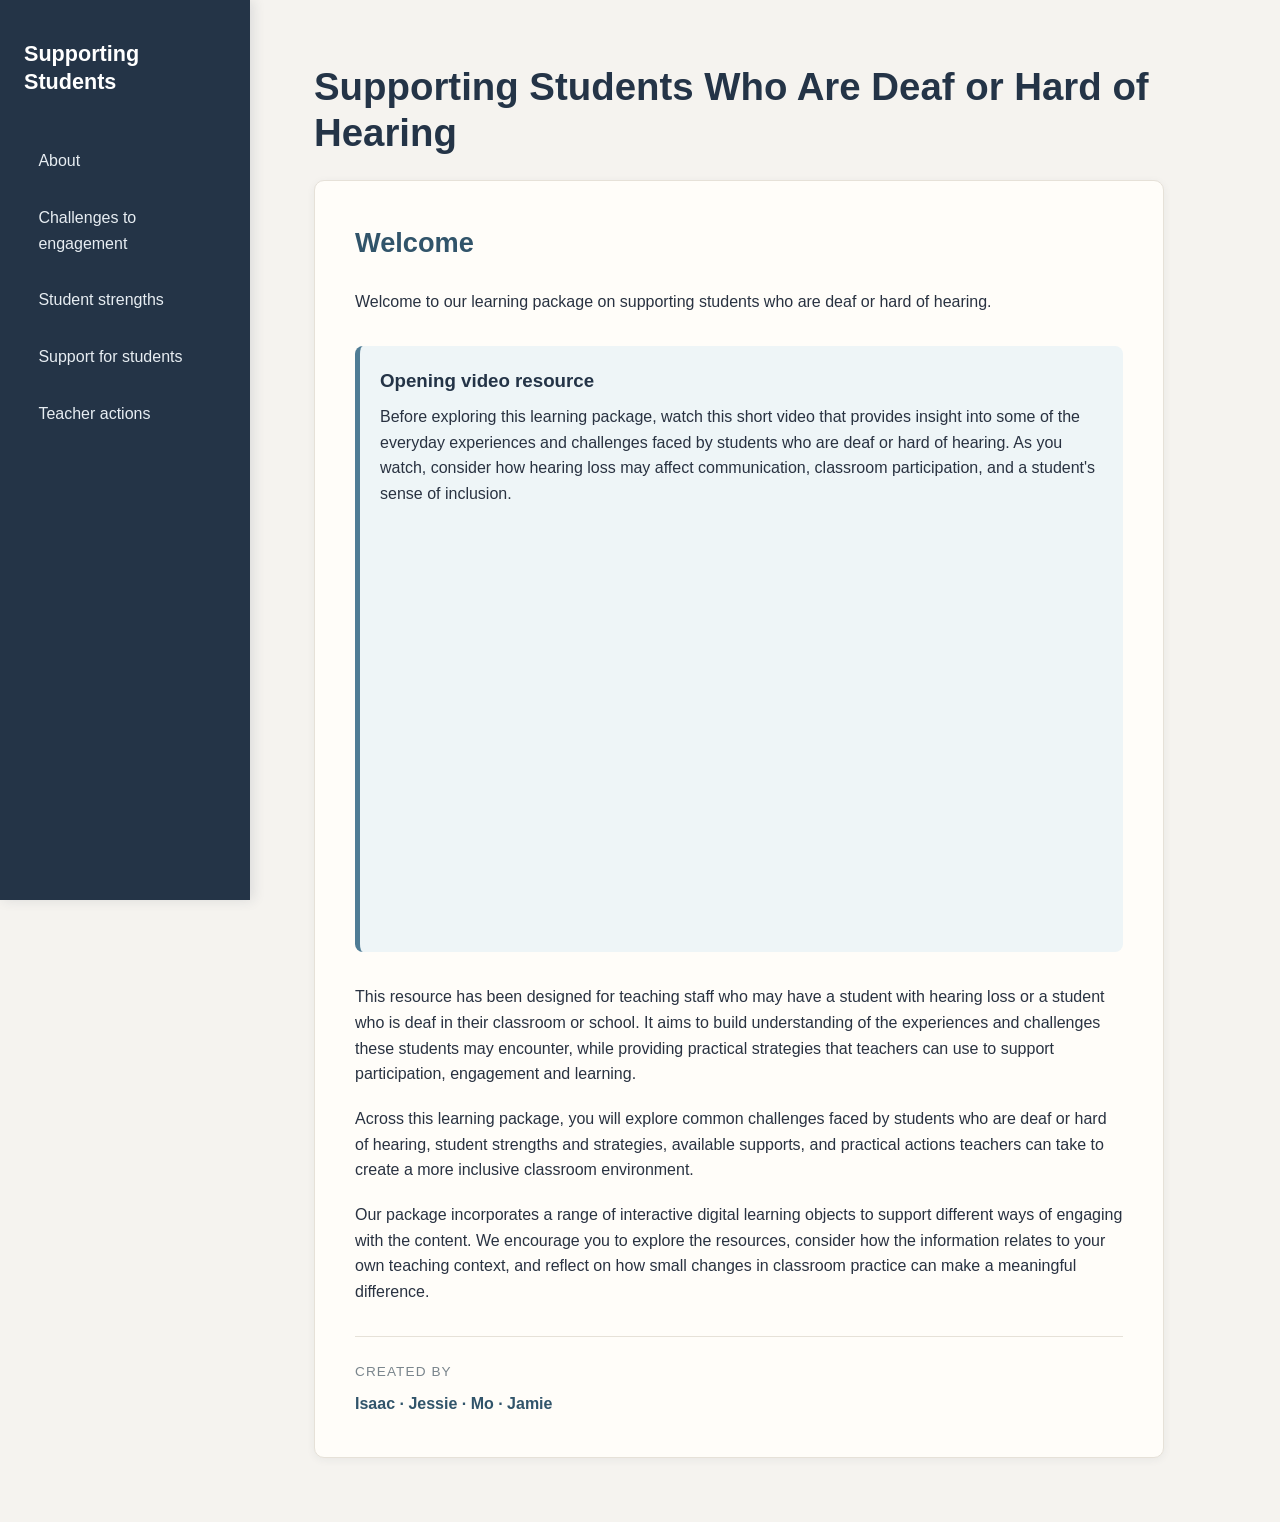
==== docs/index.html @ 7d9be8ab "update" ====
<!DOCTYPE html>

<html lang="en">
<head>
<meta charset="UTF-8">
<meta name="viewport" content="width=device-width, initial-scale=1.0">
<title>Supporting Students</title>

<style>

    * {
        margin: 0;
        padding: 0;
        box-sizing: border-box;
    }

    html {
        scroll-behavior: smooth;
    }

    body {
        font-family: Arial, Helvetica, sans-serif;
        line-height: 1.6;
        color: #293241;
        background: #f5f3ef;
    }


    /* =========================
       FIXED SIDE NAVIGATION
       ========================= */

    nav {
        position: fixed;
        left: 0;
        top: 0;
        width: 250px;
        height: 100vh;

        background: #243447;
        color: white;

        padding: 2.5rem 1.5rem;

        box-shadow: 3px 0 12px rgba(36, 52, 71, 0.12);

        z-index: 1000;
    }

    .logo {
        font-size: 1.35rem;
        font-weight: bold;
        line-height: 1.3;

        margin-bottom: 2.5rem;

        color: #ffffff;
    }

    .menu {
        list-style: none;
    }

    .menu li {
        margin-bottom: 0.45rem;
    }

    .menu a {
        display: block;

        color: #e7edf2;
        text-decoration: none;

        padding: 0.75rem 0.9rem;

        border-radius: 7px;

        transition:
            background 0.2s,
            color 0.2s,
            transform 0.2s;
    }

    .menu a:hover {
        background: #31546a;
        color: #ffffff;
        transform: translateX(3px);
    }


    /* =========================
       MAIN CONTENT
       ========================= */

    main {
        margin-left: 250px;

        max-width: 1050px;

        padding: 4rem;
    }


    /* =========================
       HEADINGS
       ========================= */

    h1 {
        margin-bottom: 1.5rem;

        font-size: 2.4rem;
        line-height: 1.2;

        color: #243447;
    }

    h2 {
        margin-bottom: 1.2rem;

        font-size: 1.7rem;

        color: #31546a;
    }

    h3 {
        margin-bottom: 0.8rem;

        color: #31546a;
    }

    p {
        margin-bottom: 1.2rem;
    }


    /* =========================
       ABOUT CARD
       ========================= */

    .about-card {
        background: #fffdf9;

        padding: 2.5rem;

        border-radius: 10px;

        border: 1px solid #e6e1d8;

        box-shadow:
            0 2px 8px rgba(36, 52, 71, 0.06);

        max-width: 850px;
    }

    .about-card h2 {
        margin-bottom: 1.5rem;
    }

    .about-card p:last-child {
        margin-bottom: 0;
    }


    /* =========================
       GROUP MEMBERS
       ========================= */

    .group {
        margin-top: 2rem;

        padding-top: 1.5rem;

        border-top: 1px solid #e6e1d8;
    }

    .group-title {
        font-size: 0.85rem;

        text-transform: uppercase;

        letter-spacing: 0.08em;

        color: #7a858c;

        margin-bottom: 0.5rem;
    }

    .group-members {
        font-weight: bold;

        color: #31546a;
    }


    /* =========================
       MOBILE
       ========================= */

    @media (max-width: 700px) {

        nav {
            position: relative;

            width: 100%;
            height: auto;

            padding: 1.5rem;
        }

        .logo {
            margin-bottom: 1rem;
        }

        .menu {
            display: flex;

            flex-wrap: wrap;

            gap: 0.3rem;
        }

        .menu li {
            margin: 0;
        }

        .menu a {
            padding: 0.5rem 0.7rem;

            font-size: 0.9rem;
        }

        main {
            margin-left: 0;

            padding: 2rem 1rem;
        }

        h1 {
            font-size: 2rem;
        }

        .about-card {
            padding: 1.5rem;
        }
    }

    /* =========================
   FEATURED VIDEO
   ========================= */

.video-intro {
    margin: 2rem 0;
    padding: 1.25rem;
    background: #eef5f7;
    border-left: 5px solid #4f7c95;
    border-radius: 8px;
}

.video-intro h3 {
    margin-bottom: 0.5rem;
    color: #243447;
}

.video-wrapper {
    position: relative;
    width: 100%;
    padding-bottom: 56.25%;
    height: 0;
    overflow: hidden;
    border-radius: 8px;
    margin-top: 1rem;
}

.video-wrapper iframe {
    position: absolute;
    inset: 0;
    width: 100%;
    height: 100%;
    border: 0;
}

</style>

</head>

<body>

<!-- =========================
     SIDE NAVIGATION
     ========================= -->

<nav>


<div class="logo">
    Supporting Students
</div>

<ul class="menu">

    <li>
        <a href="./index.html">
            About
        </a>
    </li>

    <li>
        <a href="./challenges-to-engagement.html">
            Challenges to engagement
        </a>
    </li>



    <li>
        <a href="./student-strengths.html">
            Student strengths
        </a>
    </li>

    <li>
        <a href="./support-for-students.html">
            Support for students
        </a>
    </li>

    <li>
        <a href="./teacher-actions.html">
            Teacher actions
        </a>
    </li>

</ul>


</nav>

<!-- =========================
     MAIN CONTENT
     ========================= -->

<main>


<h1>
    Supporting Students Who Are Deaf or Hard of Hearing
</h1>


<div class="about-card">

    <h2>
        Welcome
    </h2>

    <p>
        Welcome to our learning package on supporting students who are
        deaf or hard of hearing.
    </p>

    <div class="video-intro">

    <h3>Opening video resource</h3>

    <p>
        Before exploring this learning package, watch this short video
        that provides insight into some of the everyday experiences and
        challenges faced by students who are deaf or hard of hearing. As
        you watch, consider how hearing loss may affect communication,
        classroom participation, and a student's sense of inclusion.
    </p>

    <div class="video-wrapper">
        <iframe
            src="https://www.youtube.com/embed/3D6Kn800SIk"
            title="Understanding the experiences of students who are deaf or hard of hearing"
            allow="accelerometer; autoplay; clipboard-write; encrypted-media; gyroscope; picture-in-picture"
            allowfullscreen>
        </iframe>
    </div>

</div>

    <p>
        This resource has been designed for teaching staff who may have
        a student with hearing loss or a student who is deaf in their classroom
        or school. It aims to build understanding of the experiences
        and challenges these students may encounter, while providing
        practical strategies that teachers can use to support
        participation, engagement and learning.
    </p>

    <p>
        Across this learning package, you will explore common challenges
        faced by students who are deaf or hard of hearing, student
        strengths and strategies, available supports, and practical
        actions teachers can take to create a more inclusive classroom
        environment.
    </p>

    <p>
        Our package incorporates a range of interactive digital learning
        objects to support different ways of engaging with the content.
        We encourage you to explore the resources, consider how the
        information relates to your own teaching context, and reflect
        on how small changes in classroom practice can make a meaningful
        difference.
    </p>


    <div class="group">

        <div class="group-title">
            Created by
        </div>

        <div class="group-members">
            Isaac · Jessie · Mo · Jamie
        </div>

    </div>

</div>


</main>

</body>
</html>
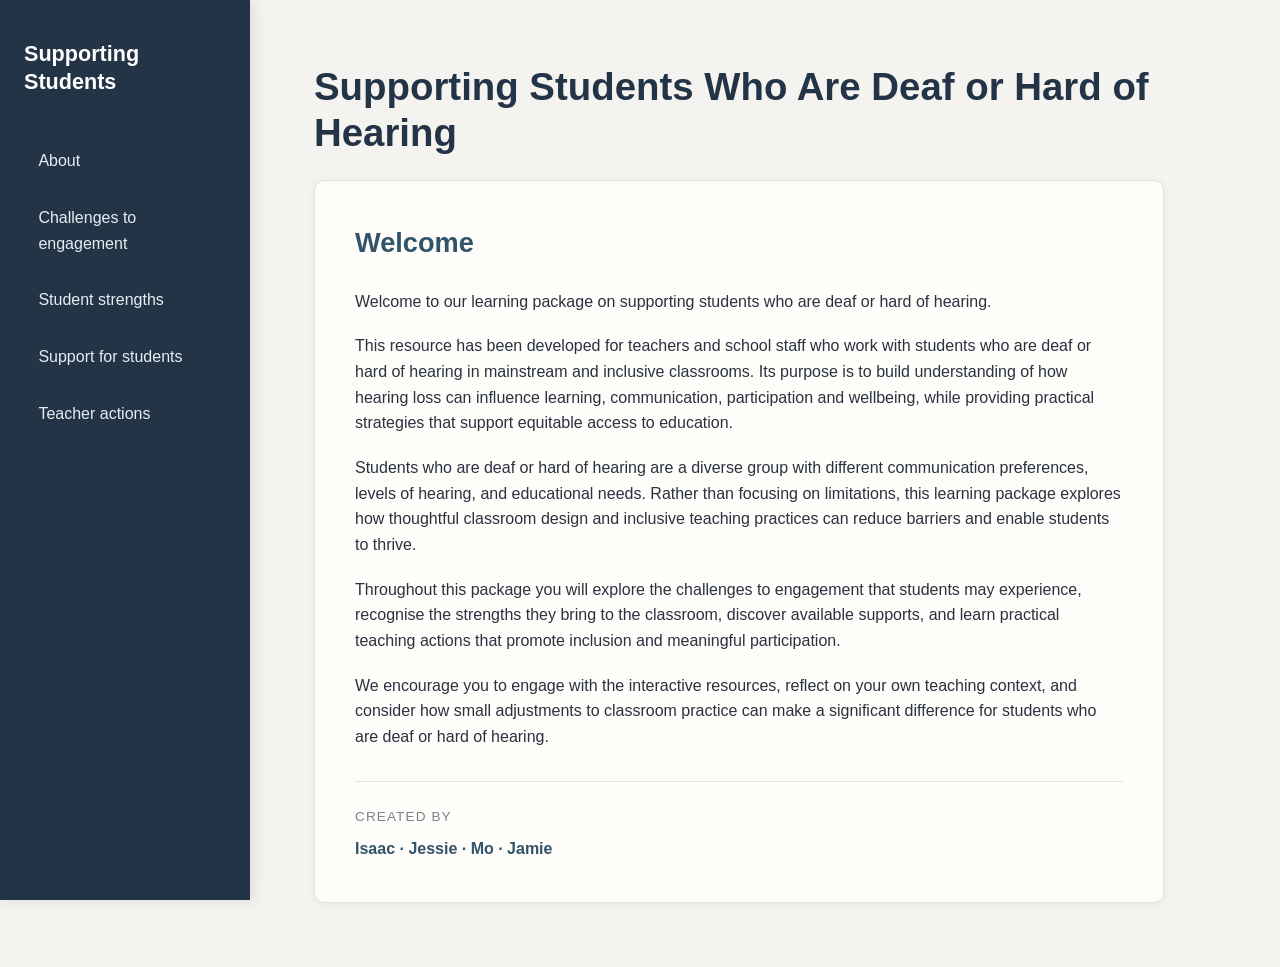
==== commit 80261f49: "udpate" ====
--- a/docs/index.html
+++ b/docs/index.html
@@ -349,76 +349,49 @@
 
 <div class="about-card">
 
-    <h2>
-        Welcome
-    </h2>
-
-    <p>
-        Welcome to our learning package on supporting students who are
-        deaf or hard of hearing.
-    </p>
-
-    <div class="video-intro">
-
-    <h3>Opening video resource</h3>
-
-    <p>
-        Before exploring this learning package, watch this short video
-        that provides insight into some of the everyday experiences and
-        challenges faced by students who are deaf or hard of hearing. As
-        you watch, consider how hearing loss may affect communication,
-        classroom participation, and a student's sense of inclusion.
-    </p>
-
-    <div class="video-wrapper">
-        <iframe
-            src="https://www.youtube.com/embed/3D6Kn800SIk"
-            title="Understanding the experiences of students who are deaf or hard of hearing"
-            allow="accelerometer; autoplay; clipboard-write; encrypted-media; gyroscope; picture-in-picture"
-            allowfullscreen>
-        </iframe>
-    </div>
-
+<h2>Welcome</h2>
+
+<p>
+    Welcome to our learning package on supporting students who are deaf
+    or hard of hearing.
+</p>
+
+<p>
+    This resource has been developed for teachers and school staff who
+    work with students who are deaf or hard of hearing in mainstream and
+    inclusive classrooms. Its purpose is to build understanding of how
+    hearing loss can influence learning, communication, participation and
+    wellbeing, while providing practical strategies that support equitable
+    access to education.
+</p>
+
+<p>
+    Students who are deaf or hard of hearing are a diverse group with
+    different communication preferences, levels of hearing, and educational
+    needs. Rather than focusing on limitations, this learning package
+    explores how thoughtful classroom design and inclusive teaching
+    practices can reduce barriers and enable students to thrive.
+</p>
+
+<p>
+    Throughout this package you will explore the challenges to engagement
+    that students may experience, recognise the strengths they bring to the
+    classroom, discover available supports, and learn practical teaching
+    actions that promote inclusion and meaningful participation.
+</p>
+
+<p>
+    We encourage you to engage with the interactive resources, reflect on
+    your own teaching context, and consider how small adjustments to
+    classroom practice can make a significant difference for students who
+    are deaf or hard of hearing.
+</p>
+
+<div class="group">
+    <div class="group-title">Created by</div>
+    <div class="group-members">Isaac · Jessie · Mo · Jamie</div>
 </div>
-
-    <p>
-        This resource has been designed for teaching staff who may have
-        a student with hearing loss or a student who is deaf in their classroom
-        or school. It aims to build understanding of the experiences
-        and challenges these students may encounter, while providing
-        practical strategies that teachers can use to support
-        participation, engagement and learning.
-    </p>
-
-    <p>
-        Across this learning package, you will explore common challenges
-        faced by students who are deaf or hard of hearing, student
-        strengths and strategies, available supports, and practical
-        actions teachers can take to create a more inclusive classroom
-        environment.
-    </p>
-
-    <p>
-        Our package incorporates a range of interactive digital learning
-        objects to support different ways of engaging with the content.
-        We encourage you to explore the resources, consider how the
-        information relates to your own teaching context, and reflect
-        on how small changes in classroom practice can make a meaningful
-        difference.
-    </p>
-
-
-    <div class="group">
-
-        <div class="group-title">
-            Created by
-        </div>
-
-        <div class="group-members">
-            Isaac · Jessie · Mo · Jamie
-        </div>
-
-    </div>
+  
 
 </div>
 
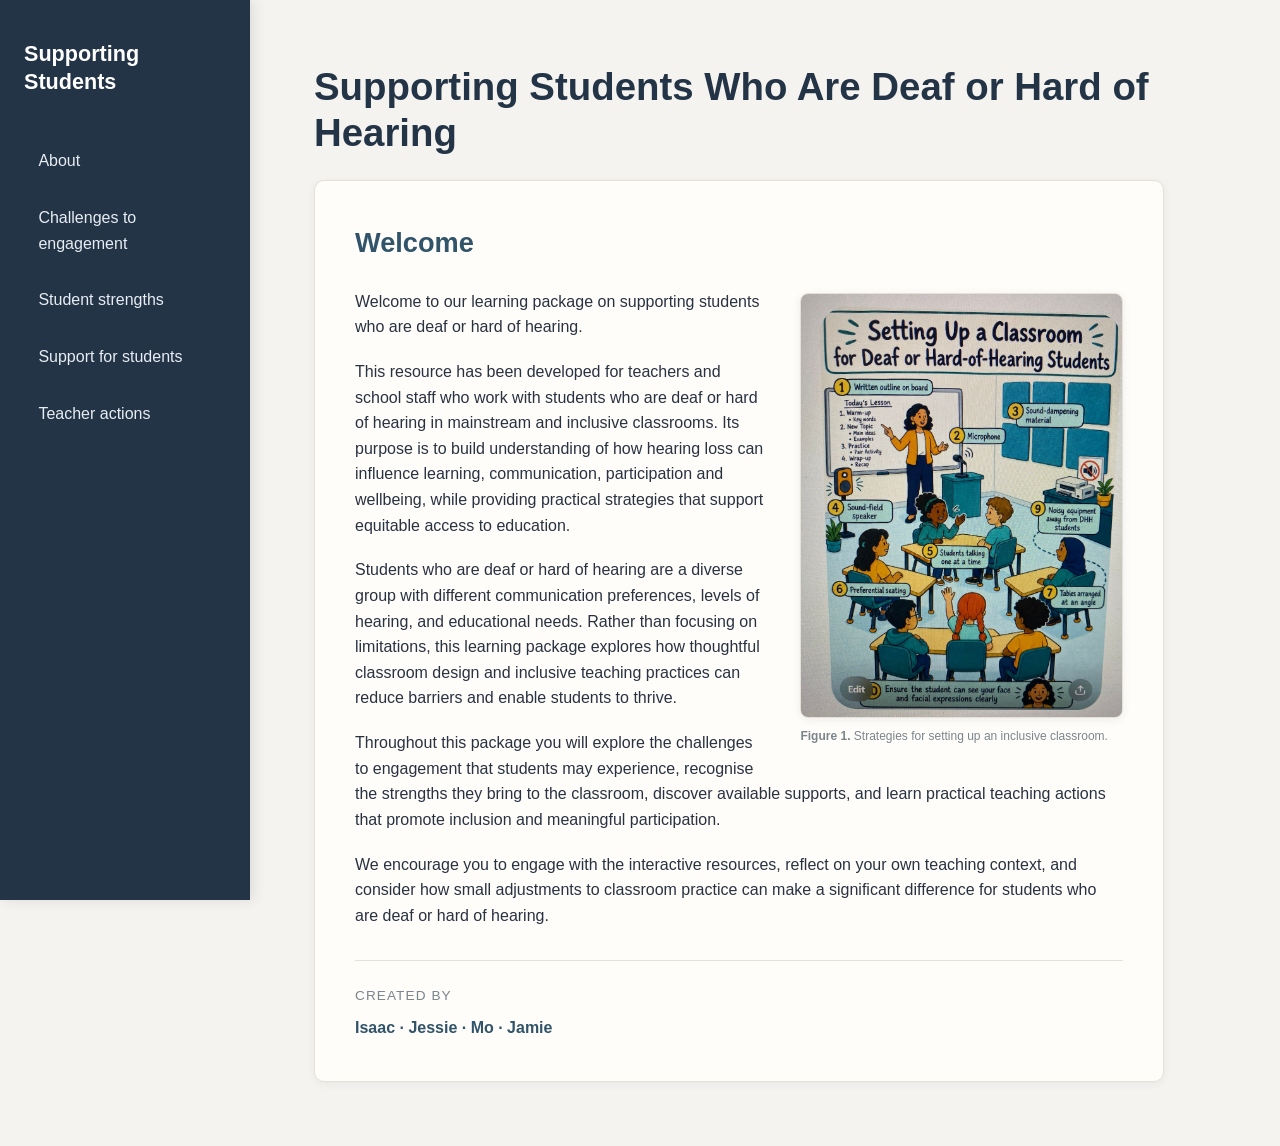
==== commit 0d9aacf4: "Update index.html" ====
--- a/docs/index.html
+++ b/docs/index.html
@@ -4,6 +4,7 @@
 <head>
 <meta charset="UTF-8">
 <meta name="viewport" content="width=device-width, initial-scale=1.0">
+
 <title>Supporting Students</title>
 
 <style>
@@ -84,6 +85,7 @@
     .menu a:hover {
         background: #31546a;
         color: #ffffff;
+
         transform: translateX(3px);
     }
 
@@ -156,8 +158,40 @@
         margin-bottom: 1.5rem;
     }
 
-    .about-card p:last-child {
-        margin-bottom: 0;
+
+    /* =========================
+       CLASSROOM GRAPHIC
+       ========================= */
+
+    .classroom-graphic {
+        float: right;
+
+        width: 42%;
+
+        margin: 0.25rem 0 1.5rem 2rem;
+    }
+
+    .classroom-graphic img {
+        display: block;
+
+        width: 100%;
+        height: auto;
+
+        border-radius: 8px;
+
+        border: 1px solid #e6e1d8;
+
+        box-shadow:
+            0 2px 8px rgba(36, 52, 71, 0.08);
+    }
+
+    .image-caption {
+        margin-top: 0.6rem;
+
+        font-size: 0.75rem;
+        line-height: 1.45;
+
+        color: #7a858c;
     }
 
 
@@ -166,6 +200,8 @@
        ========================= */
 
     .group {
+        clear: both;
+
         margin-top: 2rem;
 
         padding-top: 1.5rem;
@@ -242,48 +278,23 @@
         .about-card {
             padding: 1.5rem;
         }
-    }
-
-    /* =========================
-   FEATURED VIDEO
-   ========================= */
-
-.video-intro {
-    margin: 2rem 0;
-    padding: 1.25rem;
-    background: #eef5f7;
-    border-left: 5px solid #4f7c95;
-    border-radius: 8px;
-}
-
-.video-intro h3 {
-    margin-bottom: 0.5rem;
-    color: #243447;
-}
-
-.video-wrapper {
-    position: relative;
-    width: 100%;
-    padding-bottom: 56.25%;
-    height: 0;
-    overflow: hidden;
-    border-radius: 8px;
-    margin-top: 1rem;
-}
-
-.video-wrapper iframe {
-    position: absolute;
-    inset: 0;
-    width: 100%;
-    height: 100%;
-    border: 0;
-}
+
+        .classroom-graphic {
+            float: none;
+
+            width: 100%;
+
+            margin: 0 0 1.5rem 0;
+        }
+
+    }
 
 </style>
 
 </head>
 
 <body>
+
 
 <!-- =========================
      SIDE NAVIGATION
@@ -291,49 +302,46 @@
 
 <nav>
 
-
-<div class="logo">
-    Supporting Students
-</div>
-
-<ul class="menu">
-
-    <li>
-        <a href="./index.html">
-            About
-        </a>
-    </li>
-
-    <li>
-        <a href="./challenges-to-engagement.html">
-            Challenges to engagement
-        </a>
-    </li>
-
-
-
-    <li>
-        <a href="./student-strengths.html">
-            Student strengths
-        </a>
-    </li>
-
-    <li>
-        <a href="./support-for-students.html">
-            Support for students
-        </a>
-    </li>
-
-    <li>
-        <a href="./teacher-actions.html">
-            Teacher actions
-        </a>
-    </li>
-
-</ul>
-
+    <div class="logo">
+        Supporting Students
+    </div>
+
+    <ul class="menu">
+
+        <li>
+            <a href="./index.html">
+                About
+            </a>
+        </li>
+
+        <li>
+            <a href="./challenges-to-engagement.html">
+                Challenges to engagement
+            </a>
+        </li>
+
+        <li>
+            <a href="./student-strengths.html">
+                Student strengths
+            </a>
+        </li>
+
+        <li>
+            <a href="./support-for-students.html">
+                Support for students
+            </a>
+        </li>
+
+        <li>
+            <a href="./teacher-actions.html">
+                Teacher actions
+            </a>
+        </li>
+
+    </ul>
 
 </nav>
+
 
 <!-- =========================
      MAIN CONTENT
@@ -341,62 +349,85 @@
 
 <main>
 
-
-<h1>
-    Supporting Students Who Are Deaf or Hard of Hearing
-</h1>
-
-
-<div class="about-card">
-
-<h2>Welcome</h2>
-
-<p>
-    Welcome to our learning package on supporting students who are deaf
-    or hard of hearing.
-</p>
-
-<p>
-    This resource has been developed for teachers and school staff who
-    work with students who are deaf or hard of hearing in mainstream and
-    inclusive classrooms. Its purpose is to build understanding of how
-    hearing loss can influence learning, communication, participation and
-    wellbeing, while providing practical strategies that support equitable
-    access to education.
-</p>
-
-<p>
-    Students who are deaf or hard of hearing are a diverse group with
-    different communication preferences, levels of hearing, and educational
-    needs. Rather than focusing on limitations, this learning package
-    explores how thoughtful classroom design and inclusive teaching
-    practices can reduce barriers and enable students to thrive.
-</p>
-
-<p>
-    Throughout this package you will explore the challenges to engagement
-    that students may experience, recognise the strengths they bring to the
-    classroom, discover available supports, and learn practical teaching
-    actions that promote inclusion and meaningful participation.
-</p>
-
-<p>
-    We encourage you to engage with the interactive resources, reflect on
-    your own teaching context, and consider how small adjustments to
-    classroom practice can make a significant difference for students who
-    are deaf or hard of hearing.
-</p>
-
-<div class="group">
-    <div class="group-title">Created by</div>
-    <div class="group-members">Isaac · Jessie · Mo · Jamie</div>
-</div>
-  
-
-</div>
-
+    <h1>
+        Supporting Students Who Are Deaf or Hard of Hearing
+    </h1>
+
+
+    <div class="about-card">
+
+        <h2>Welcome</h2>
+
+
+        <!-- Classroom graphic -->
+
+        <div class="classroom-graphic">
+
+            <img
+                src="./assets/img/4-setting-up-classroom.png"
+                alt="Strategies for effectively setting up a classroom to support students who are deaf or hard of hearing"
+            >
+
+            <div class="image-caption">
+                <strong>Figure 1.</strong>
+                Strategies for setting up an inclusive classroom.
+            </div>
+
+        </div>
+
+
+        <p>
+            Welcome to our learning package on supporting students who are deaf
+            or hard of hearing.
+        </p>
+
+        <p>
+            This resource has been developed for teachers and school staff who
+            work with students who are deaf or hard of hearing in mainstream and
+            inclusive classrooms. Its purpose is to build understanding of how
+            hearing loss can influence learning, communication, participation and
+            wellbeing, while providing practical strategies that support equitable
+            access to education.
+        </p>
+
+        <p>
+            Students who are deaf or hard of hearing are a diverse group with
+            different communication preferences, levels of hearing, and educational
+            needs. Rather than focusing on limitations, this learning package
+            explores how thoughtful classroom design and inclusive teaching
+            practices can reduce barriers and enable students to thrive.
+        </p>
+
+        <p>
+            Throughout this package you will explore the challenges to engagement
+            that students may experience, recognise the strengths they bring to the
+            classroom, discover available supports, and learn practical teaching
+            actions that promote inclusion and meaningful participation.
+        </p>
+
+        <p>
+            We encourage you to engage with the interactive resources, reflect on
+            your own teaching context, and consider how small adjustments to
+            classroom practice can make a significant difference for students who
+            are deaf or hard of hearing.
+        </p>
+
+
+        <div class="group">
+
+            <div class="group-title">
+                Created by
+            </div>
+
+            <div class="group-members">
+                Isaac · Jessie · Mo · Jamie
+            </div>
+
+        </div>
+
+    </div>
 
 </main>
 
 </body>
-</html>
+</html>
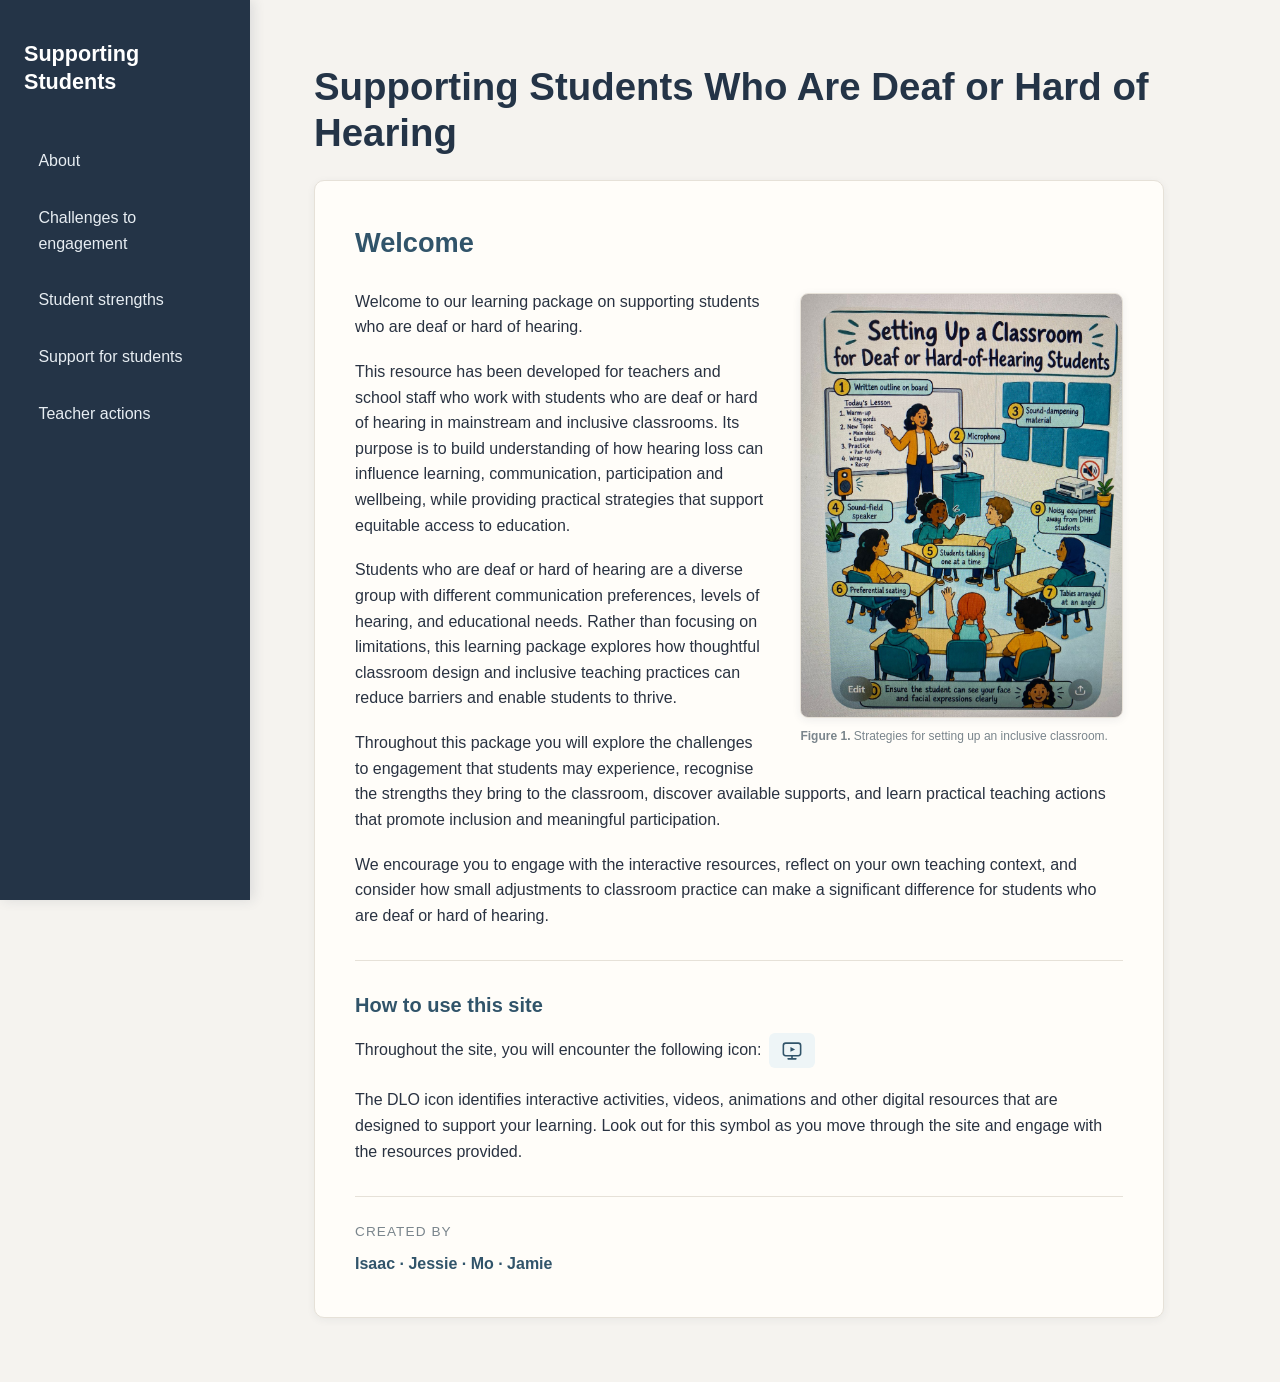
==== commit 79eb260b: "udpate" ====
--- a/docs/index.html
+++ b/docs/index.html
@@ -196,12 +196,67 @@
 
 
     /* =========================
+       HOW TO USE THIS SITE
+       ========================= */
+
+    .how-to-use {
+        clear: both;
+
+        margin-top: 2rem;
+        padding-top: 1.75rem;
+
+        border-top: 1px solid #e6e1d8;
+    }
+
+    .how-to-use h3 {
+        margin-bottom: 0.75rem;
+
+        font-size: 1.25rem;
+
+        color: #31546a;
+    }
+
+
+    /* =========================
+       DIGITAL LEARNING OBJECT
+       ========================= */
+
+    .dlo-label {
+        display: inline-flex;
+
+        align-items: center;
+        gap: 0.5rem;
+
+        padding: 0.4rem 0.75rem;
+
+        margin: 0 0.2rem;
+
+        background: #eef5f7;
+
+        color: #31546a;
+
+        border-radius: 6px;
+
+        font-size: 0.8rem;
+        font-weight: bold;
+
+        text-transform: uppercase;
+
+        letter-spacing: 0.05em;
+
+        vertical-align: middle;
+    }
+
+    .dlo-label svg {
+        flex-shrink: 0;
+    }
+
+
+    /* =========================
        GROUP MEMBERS
        ========================= */
 
     .group {
-        clear: both;
-
         margin-top: 2rem;
 
         padding-top: 1.5rem;
@@ -413,6 +468,74 @@
         </p>
 
 
+        <!-- How to use the site -->
+
+        <div class="how-to-use">
+
+            <h3>
+                How to use this site
+            </h3>
+
+            <p>
+                Throughout the site, you will encounter the following icon: 
+                <span class="dlo-label">
+
+                    <svg
+                        width="22"
+                        height="22"
+                        viewBox="0 0 28 28"
+                        fill="none"
+                        xmlns="http://www.w3.org/2000/svg"
+                        aria-hidden="true"
+                    >
+
+                        <rect
+                            x="3"
+                            y="4"
+                            width="22"
+                            height="16"
+                            rx="3"
+                            stroke="currentColor"
+                            stroke-width="2"
+                        />
+
+                        <path
+                            d="M9 24H19"
+                            stroke="currentColor"
+                            stroke-width="2"
+                            stroke-linecap="round"
+                        />
+
+                        <path
+                            d="M14 20V24"
+                            stroke="currentColor"
+                            stroke-width="2"
+                        />
+
+                        <path
+                            d="M12 9L18 12L12 15V9Z"
+                            fill="currentColor"
+                        />
+
+                    </svg>
+
+                   
+
+                </span>
+            </p>
+
+            <p>
+                The DLO icon identifies interactive activities, videos,
+                animations and other digital resources that are designed to
+                support your learning. Look out for this symbol as you move
+                through the site and engage with the resources provided.
+            </p>
+
+        </div>
+
+
+        <!-- Group members -->
+
         <div class="group">
 
             <div class="group-title">
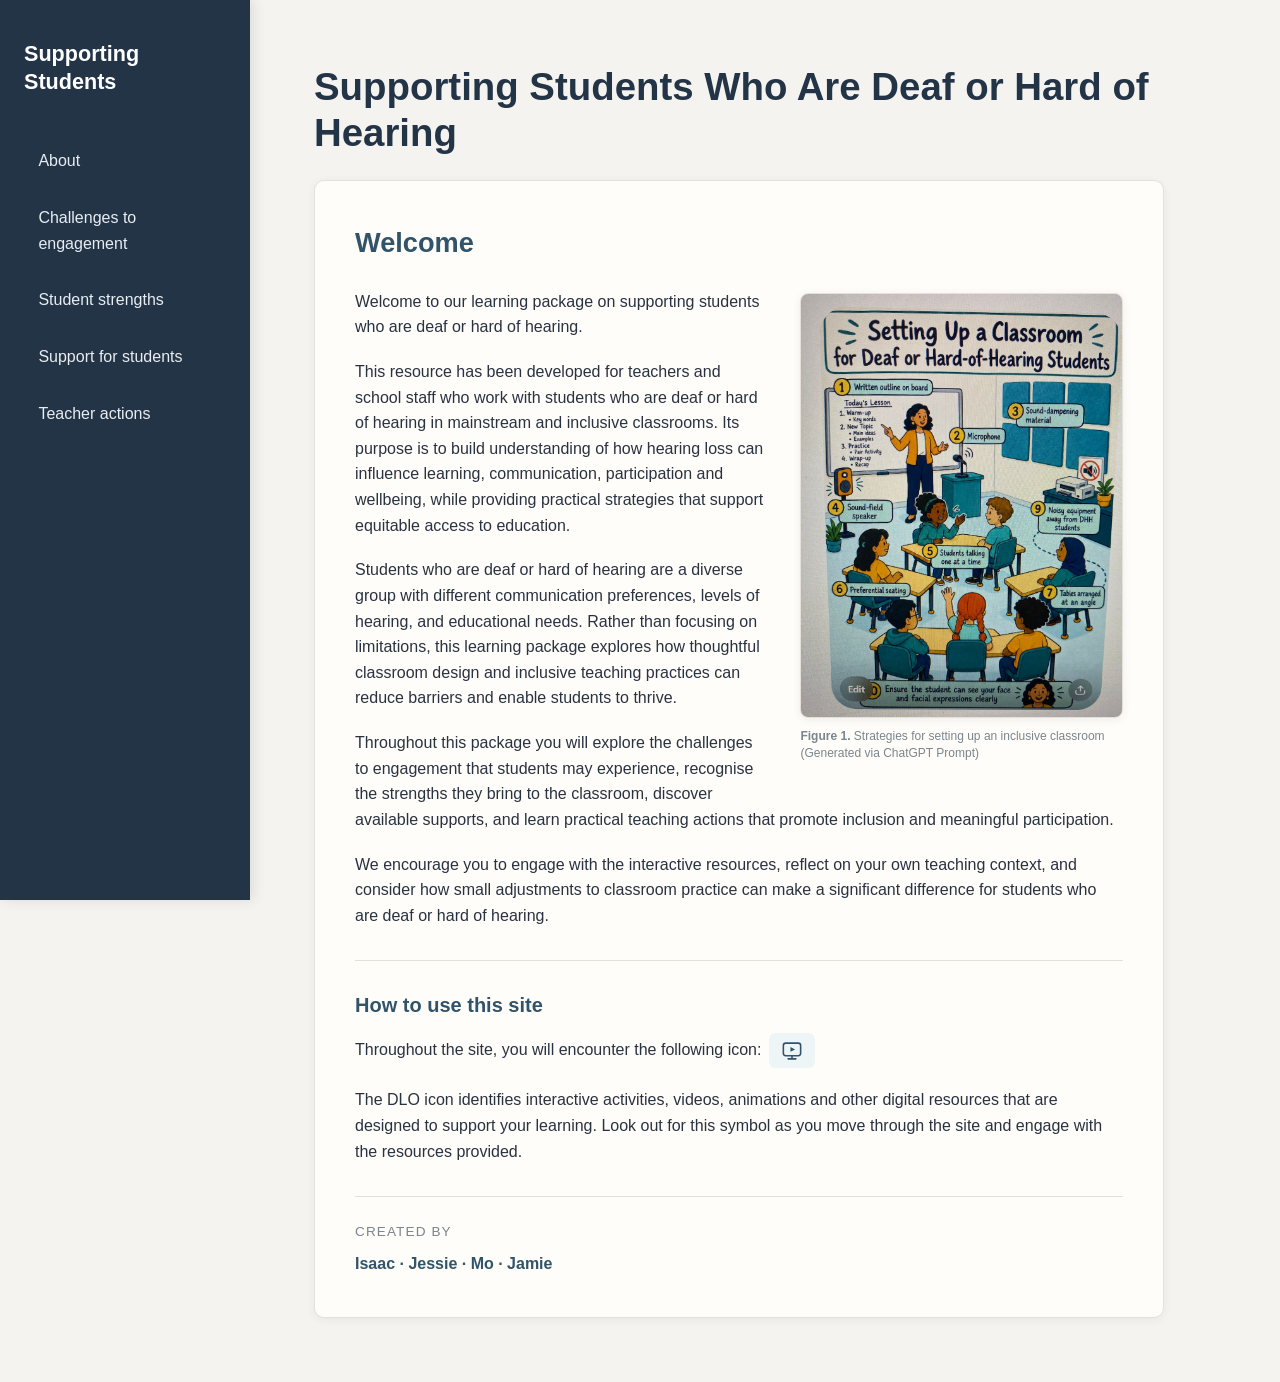
==== commit 97a04aa4: "Update index.html" ====
--- a/docs/index.html
+++ b/docs/index.html
@@ -425,7 +425,7 @@
 
             <div class="image-caption">
                 <strong>Figure 1.</strong>
-                Strategies for setting up an inclusive classroom.
+                Strategies for setting up an inclusive classroom (Generated via ChatGPT Prompt)
             </div>
 
         </div>
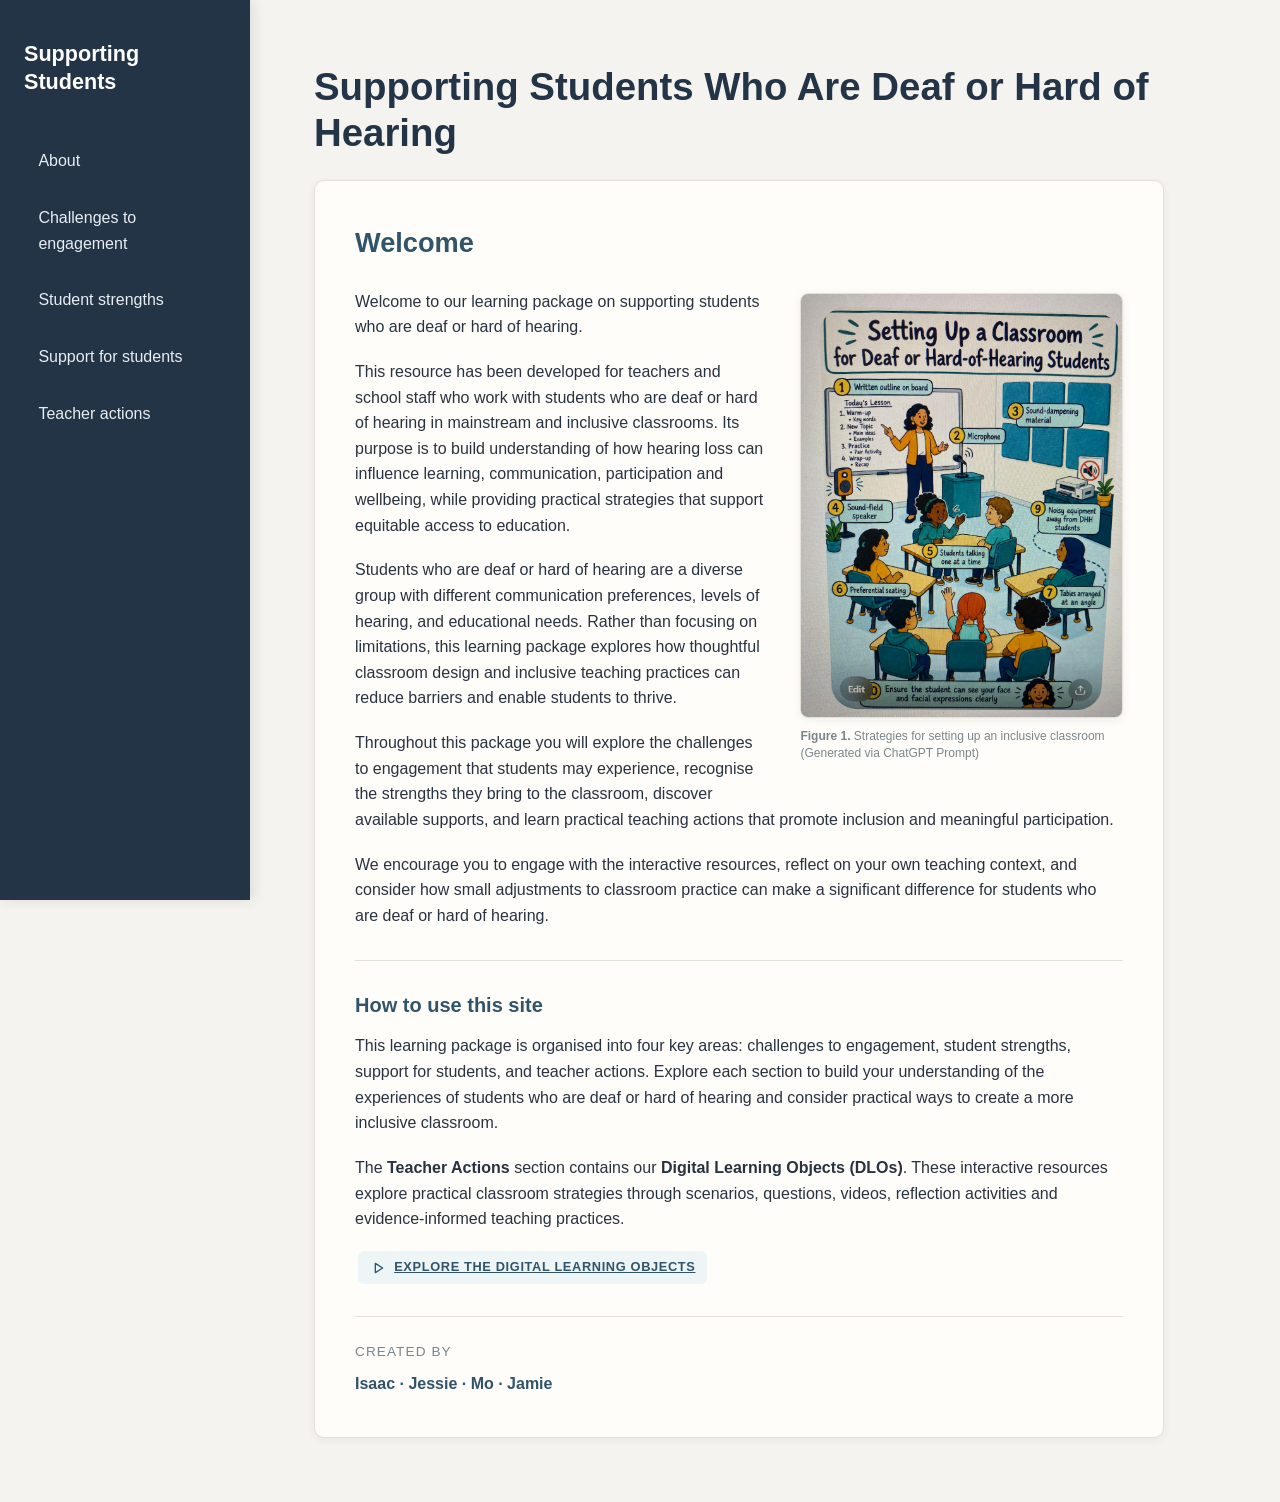
==== commit a60deb47: "update" ====
--- a/docs/index.html
+++ b/docs/index.html
@@ -470,69 +470,44 @@
 
         <!-- How to use the site -->
 
-        <div class="how-to-use">
-
-            <h3>
-                How to use this site
-            </h3>
-
-            <p>
-                Throughout the site, you will encounter the following icon: 
-                <span class="dlo-label">
-
-                    <svg
-                        width="22"
-                        height="22"
-                        viewBox="0 0 28 28"
-                        fill="none"
-                        xmlns="http://www.w3.org/2000/svg"
-                        aria-hidden="true"
-                    >
-
-                        <rect
-                            x="3"
-                            y="4"
-                            width="22"
-                            height="16"
-                            rx="3"
-                            stroke="currentColor"
-                            stroke-width="2"
-                        />
-
-                        <path
-                            d="M9 24H19"
-                            stroke="currentColor"
-                            stroke-width="2"
-                            stroke-linecap="round"
-                        />
-
-                        <path
-                            d="M14 20V24"
-                            stroke="currentColor"
-                            stroke-width="2"
-                        />
-
-                        <path
-                            d="M12 9L18 12L12 15V9Z"
-                            fill="currentColor"
-                        />
-
-                    </svg>
-
-                   
-
-                </span>
-            </p>
-
-            <p>
-                The DLO icon identifies interactive activities, videos,
-                animations and other digital resources that are designed to
-                support your learning. Look out for this symbol as you move
-                through the site and engage with the resources provided.
-            </p>
-
-        </div>
-
+<div class="how-to-use">
+
+    <h3>
+        How to use this site
+    </h3>
+
+    <p>
+        This learning package is organised into four key areas: challenges to
+        engagement, student strengths, support for students, and teacher actions.
+        Explore each section to build your understanding of the experiences of
+        students who are deaf or hard of hearing and consider practical ways to
+        create a more inclusive classroom.
+    </p>
+
+    <p>
+        The <strong>Teacher Actions</strong> section contains our
+        <strong>Digital Learning Objects (DLOs)</strong>. These interactive
+        resources explore practical classroom strategies through scenarios,
+        questions, videos, reflection activities and evidence-informed teaching
+        practices.
+    </p>
+
+    <p>
+        <a href="./teacher-actions.html" class="dlo-label">
+            <svg width="16" height="16" viewBox="0 0 24 24" fill="none">
+                <path
+                    d="M8 5L19 12L8 19V5Z"
+                    stroke="#31546A"
+                    stroke-width="2"
+                    stroke-linecap="round"
+                    stroke-linejoin="round"
+                />
+            </svg>
+            Explore the Digital Learning Objects
+        </a>
+    </p>
+
+</div>
 
         <!-- Group members -->
 
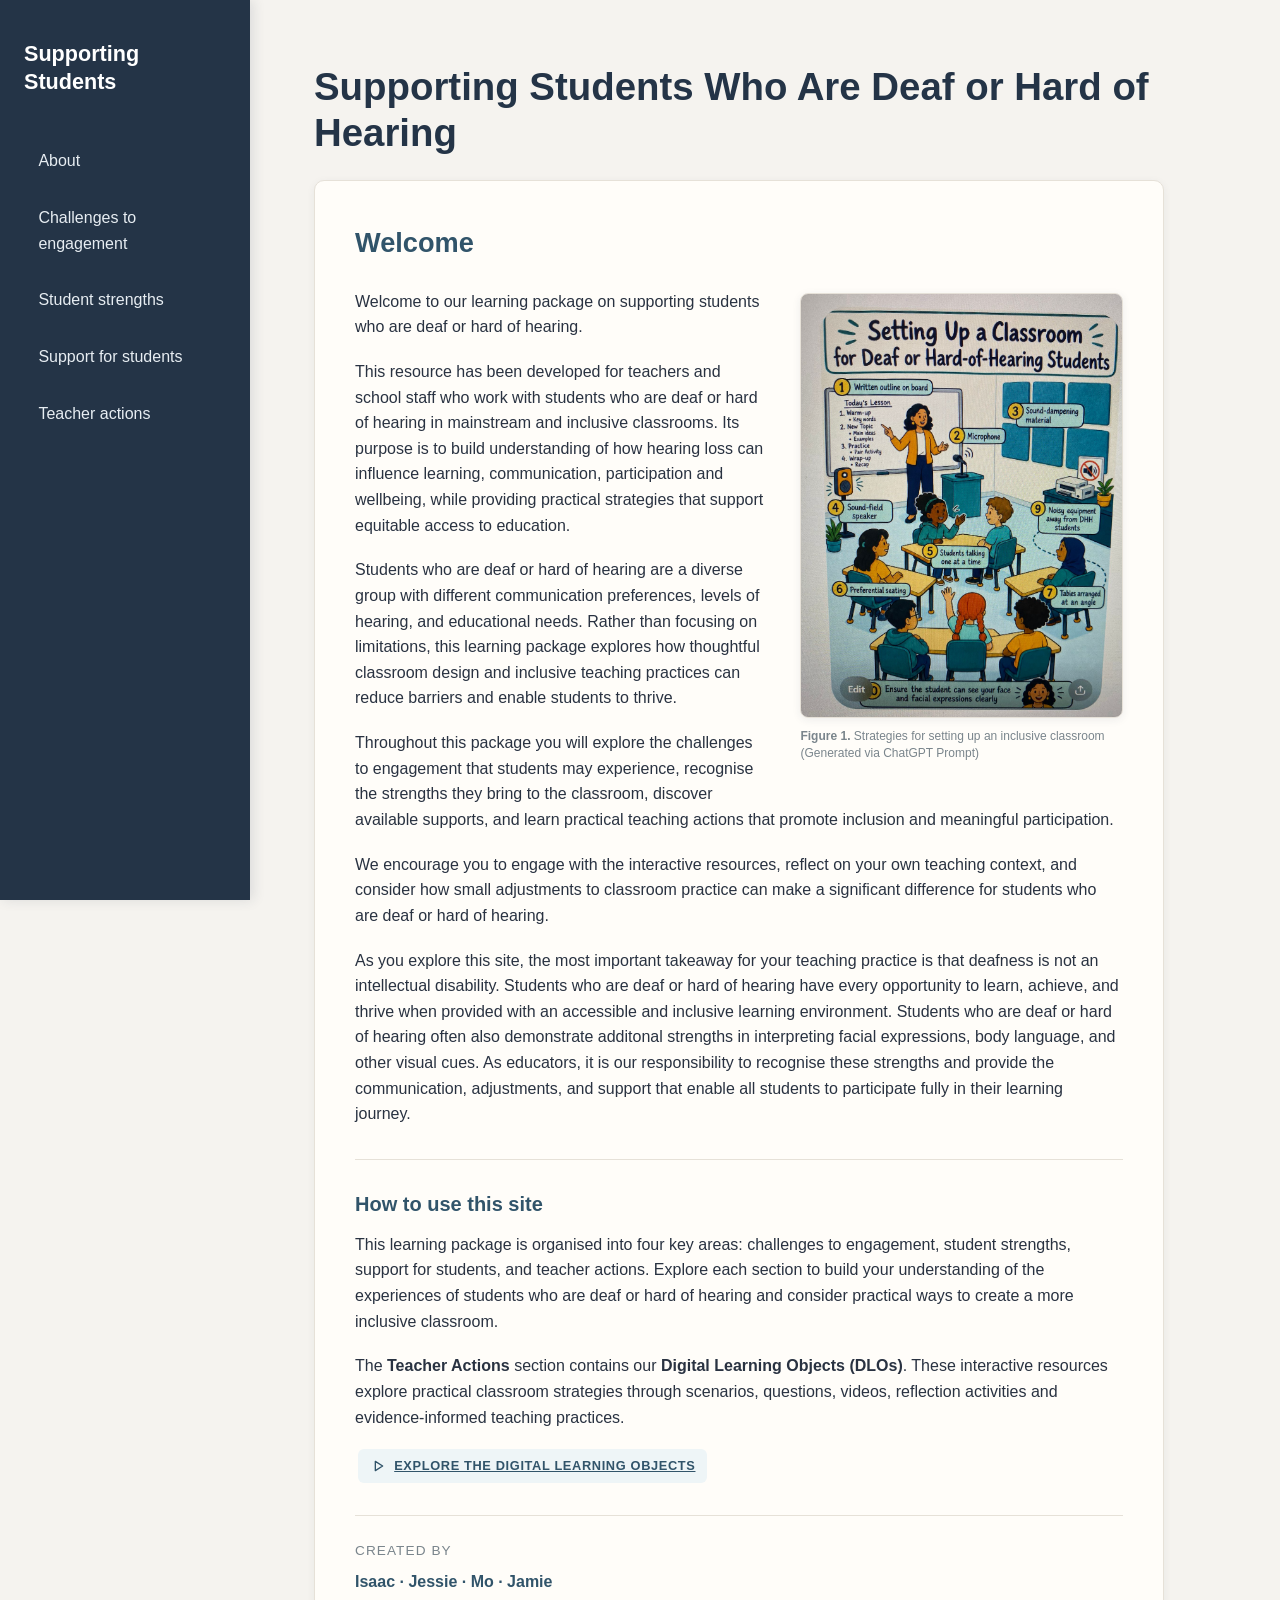
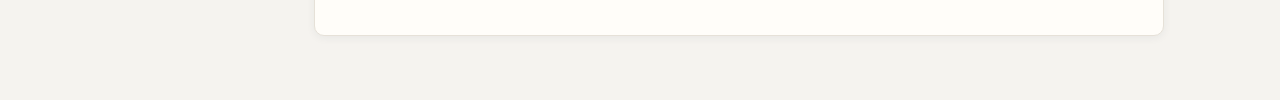
==== commit 03a158e3: "Update index.html" ====
--- a/docs/index.html
+++ b/docs/index.html
@@ -466,7 +466,12 @@
             classroom practice can make a significant difference for students who
             are deaf or hard of hearing.
         </p>
-
+<p>
+
+As you explore this site, the most important takeaway for your teaching practice is that deafness is not an intellectual disability. Students who are deaf or hard of hearing have every opportunity to learn, achieve, and thrive when provided with an accessible and inclusive learning environment.
+
+Students who are deaf or hard of hearing often also demonstrate additonal strengths in interpreting facial expressions, body language, and other visual cues. As educators, it is our responsibility to recognise these strengths and provide the communication, adjustments, and support that enable all students to participate fully in their learning journey.
+</p>
 
         <!-- How to use the site -->
 
@@ -483,6 +488,8 @@
         students who are deaf or hard of hearing and consider practical ways to
         create a more inclusive classroom.
     </p>
+
+
 
     <p>
         The <strong>Teacher Actions</strong> section contains our
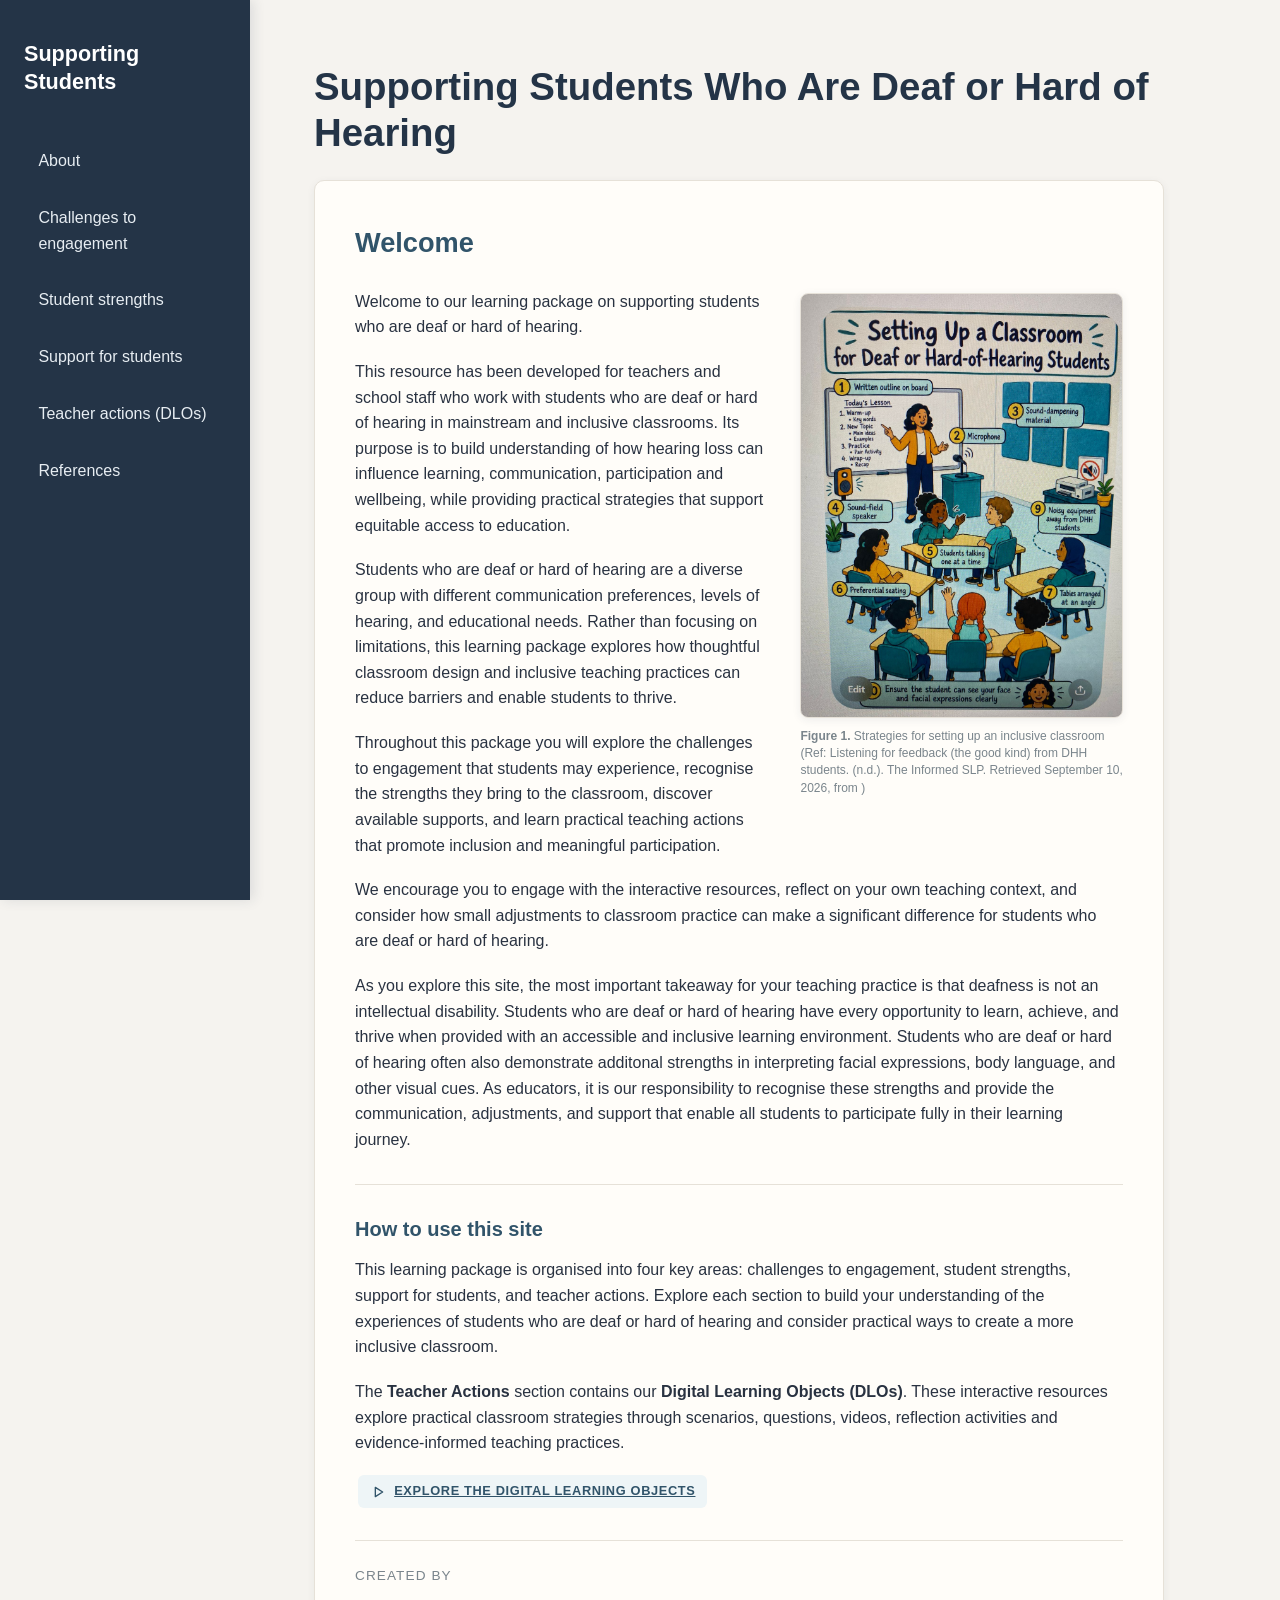
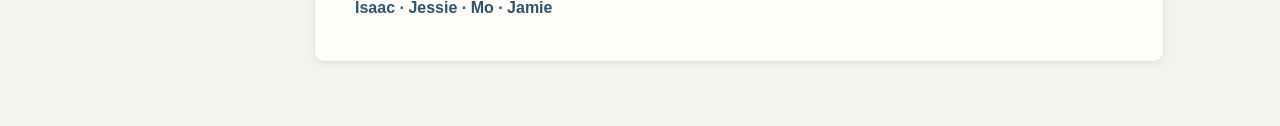
==== commit 357c17da: "update" ====
--- a/docs/index.html
+++ b/docs/index.html
@@ -389,9 +389,15 @@
 
         <li>
             <a href="./teacher-actions.html">
-                Teacher actions
+                Teacher actions (DLOs)
             </a>
         </li>
+            </li>
+          <li>
+        <a href="./references.html">
+            References
+        </a>
+    </li>
 
     </ul>
 
@@ -425,7 +431,7 @@
 
             <div class="image-caption">
                 <strong>Figure 1.</strong>
-                Strategies for setting up an inclusive classroom (Generated via ChatGPT Prompt)
+                Strategies for setting up an inclusive classroom (Ref: Listening for feedback (the good kind) from DHH students. (n.d.). The Informed SLP. Retrieved September 10, 2026, from )
             </div>
 
         </div>
